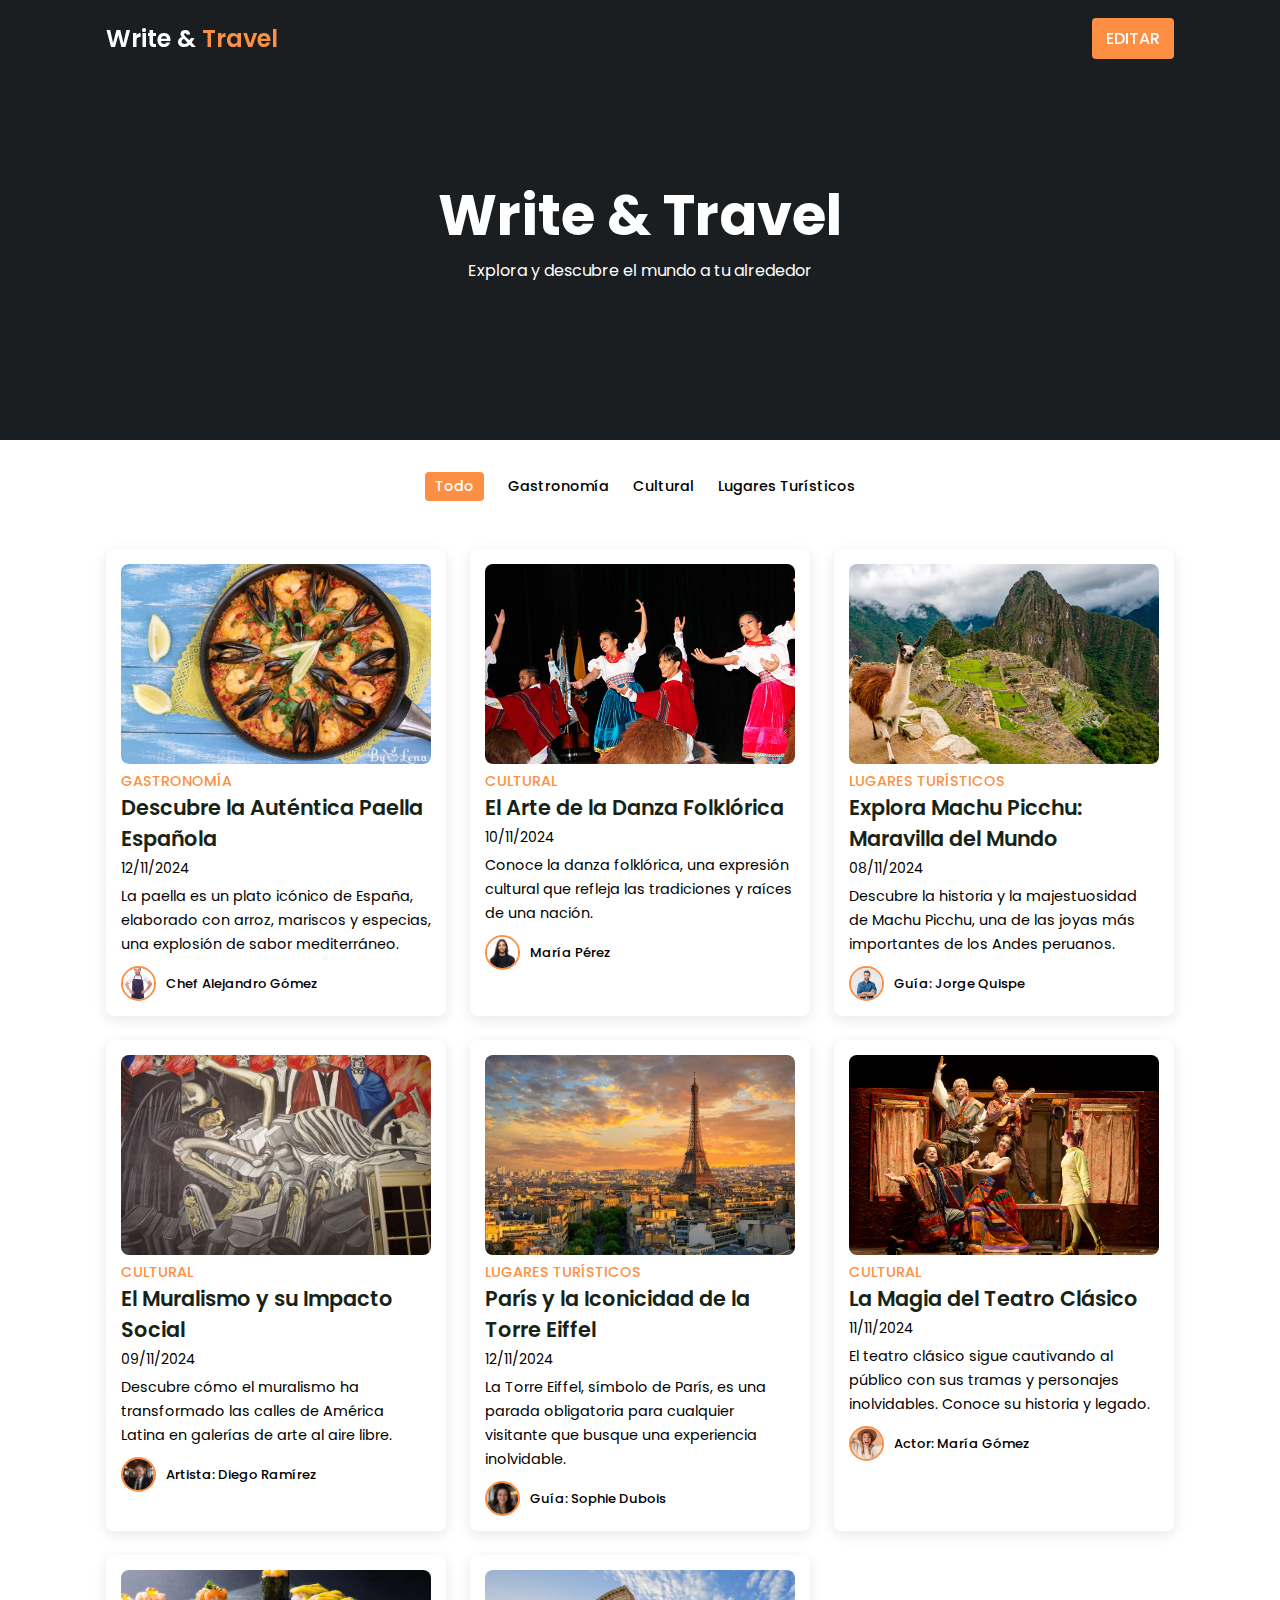
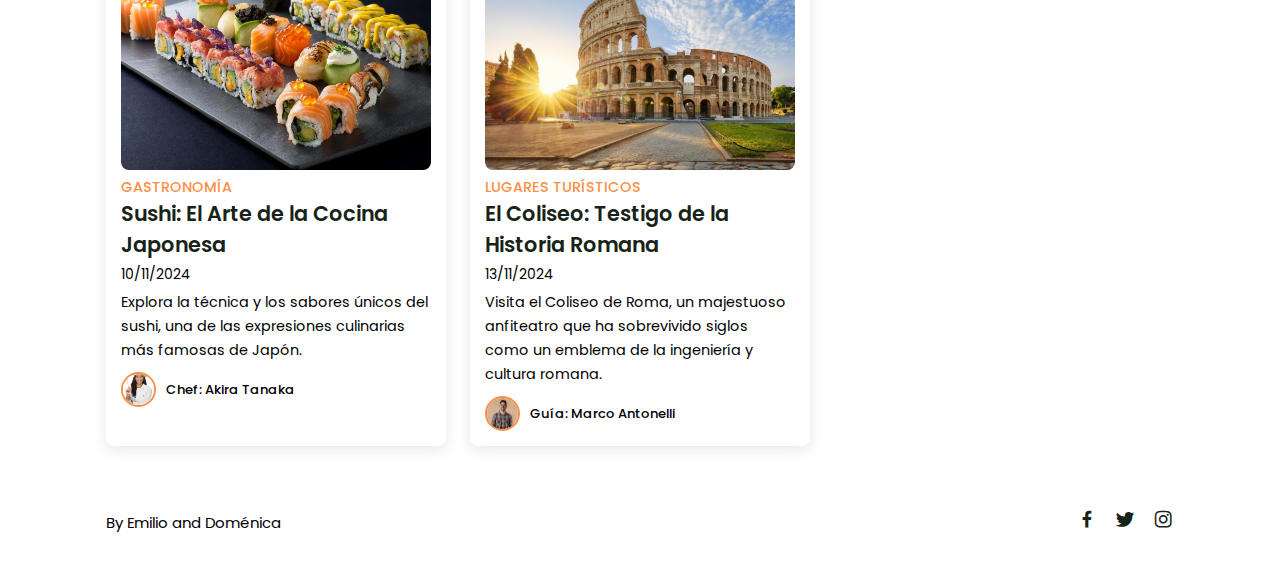
==== index.html @ 356e9a16 "Arreglo en el link de css en index.html" ====
<!DOCTYPE html>
<html lang="en">
  <head>
    <meta charset="UTF-8" />
    <meta name="viewport" content="width=device-width, initial-scale=1.0" />
    <title>Write & Travel</title>
    <link rel="stylesheet" href="assets/css/landing.css" />
    <link href="https://unpkg.com/boxicons@2.1.4/css/boxicons.min.css" rel="stylesheet"/>
  </head>
  <body>
    <header>
      <div class="nav container">
        <a href="#" class="logo">Write &<span> Travel</span></a>
        <a href="admin.html" class="login">Editar</a>
      </div>
    </header>

    <section class="home" id="home">
      <div class="home-text container">
        <h2 class="home-title">Write & Travel</h2>
        <span class="home-subtitle"
          >Explora y descubre el mundo a tu alrededor</span
        >
      </div>
    </section>

    <div class="post-filter container">
      <span class="filter-item active-filter" data-filter="all">Todo</span>
      <span class="filter-item" data-filter="gastronomia">Gastronomía</span>
      <span class="filter-item" data-filter="cultural">Cultural</span>
      <span class="filter-item" data-filter="turismo">Lugares Turísticos</span>
    </div>

    <section class="post container">
      <div class="post-box gastronomia">
        <img src="assets/img/paella.jpg" alt="Paella" class="post-img" />
        <h2 class="category">Gastronomía</h2>
        <a href="Paella.html" class="post-title">Descubre la Auténtica Paella Española</a>
        <span class="post-date">12/11/2024</span>
        <p class="post-description">
          La paella es un plato icónico de España, elaborado con arroz, mariscos
          y especias, una explosión de sabor mediterráneo.
        </p>
        <div class="profile">
          <img src="assets/img/autor2.jpg" alt="Chef" class="profile-img" />
          <span class="profile-name">Chef Alejandro Gómez</span>
        </div>
      </div>

      <div class="post-box cultural">
        <img
          src="assets/img/danzafolklore.jpg"
          alt="Danza Folklórica"
          class="post-img"
        />
        <h2 class="category">Cultural</h2>
        <a href="#" class="post-title">El Arte de la Danza Folklórica</a>
        <span class="post-date">10/11/2024</span>
        <p class="post-description">
          Conoce la danza folklórica, una expresión cultural que refleja las
          tradiciones y raíces de una nación.
        </p>
        <div class="profile">
          <img src="assets/img/autor1.jpg" alt="Dancer" class="profile-img" />
          <span class="profile-name">María Pérez</span>
        </div>
      </div>

      <div class="post-box turismo">
        <img
          src="assets/img/machu-picchu.jpg"
          alt="Machu Picchu"
          class="post-img"
        />
        <h2 class="category">Lugares Turísticos</h2>
        <a href="#" class="post-title">Explora Machu Picchu: Maravilla del Mundo</a>
        <span class="post-date">08/11/2024</span>
        <p class="post-description">
          Descubre la historia y la majestuosidad de Machu Picchu, una de las
          joyas más importantes de los Andes peruanos.
        </p>
        <div class="profile">
          <img src="assets/img/autor3.jpg" alt="Guide" class="profile-img" />
          <span class="profile-name">Guía: Jorge Quispe</span>
        </div>
      </div>

      <div class="post-box cultural">
        <img src="assets/img/muralismo.jpeg" alt="Muralismo" class="post-img" />
        <h2 class="category">Cultural</h2>
        <a href="#" class="post-title">El Muralismo y su Impacto Social</a>
        <span class="post-date">09/11/2024</span>
        <p class="post-description">
          Descubre cómo el muralismo ha transformado las calles de América
          Latina en galerías de arte al aire libre.
        </p>
        <div class="profile">
          <img src="assets/img/autor4.jpg" alt="Artist" class="profile-img" />
          <span class="profile-name">Artista: Diego Ramírez</span>
        </div>
      </div>

      <div class="post-box turismo">
        <img src="assets/img/paris.jpg" alt="Torre Eiffel" class="post-img" />
        <h2 class="category">Lugares Turísticos</h2>
        <a href="#" class="post-title"
          >París y la Iconicidad de la Torre Eiffel</a
        >
        <span class="post-date">12/11/2024</span>
        <p class="post-description">
          La Torre Eiffel, símbolo de París, es una parada obligatoria para
          cualquier visitante que busque una experiencia inolvidable.
        </p>
        <div class="profile">
          <img src="assets/img/autor5.jpg" alt="Guide" class="profile-img" />
          <span class="profile-name">Guía: Sophie Dubois</span>
        </div>
      </div>

      <div class="post-box cultural">
        <img
          src="assets/img/teatro clasico.jpg"
          alt="Teatro Clásico"
          class="post-img"
        />
        <h2 class="category">Cultural</h2>
        <a href="#" class="post-title">La Magia del Teatro Clásico</a>
        <span class="post-date">11/11/2024</span>
        <p class="post-description">
          El teatro clásico sigue cautivando al público con sus tramas y
          personajes inolvidables. Conoce su historia y legado.
        </p>
        <div class="profile">
          <img src="assets/img/autor6.jpeg" alt="Actor" class="profile-img" />
          <span class="profile-name">Actor: María Gómez</span>
        </div>
      </div>

      <div class="post-box gastronomia">
        <img src="assets/img/sushi.jpg" alt="Sushi" class="post-img" />
        <h2 class="category">Gastronomía</h2>
        <a href="#" class="post-title">Sushi: El Arte de la Cocina Japonesa</a>
        <span class="post-date">10/11/2024</span>
        <p class="post-description">
          Explora la técnica y los sabores únicos del sushi, una de las
          expresiones culinarias más famosas de Japón.
        </p>
        <div class="profile">
          <img src="assets/img/autor7.jpg" alt="Chef" class="profile-img" />
          <span class="profile-name">Chef: Akira Tanaka</span>
        </div>
      </div>

      <div class="post-box turismo">
        <img
          src="assets/img/coliseoromano.jpeg"
          alt="Coliseo Romano"
          class="post-img"
        />
        <h2 class="category">Lugares Turísticos</h2>
        <a href="Coliseo.html" class="post-title">El Coliseo: Testigo de la Historia Romana</a>
        <span class="post-date">13/11/2024</span>
        <p class="post-description">
          Visita el Coliseo de Roma, un majestuoso anfiteatro que ha sobrevivido
          siglos como un emblema de la ingeniería y cultura romana.
        </p>
        <div class="profile">
          <img src="assets/img/autor8.jpeg" alt="Guide" class="profile-img" />
          <span class="profile-name">Guía: Marco Antonelli</span>
        </div>
      </div>
    </section>

    <script
      src="https://code.jquery.com/jquery-3.7.1.js"
      integrity="sha256-eKhayi8LEQwp4NKxN+CfCh+3qOVUtJn3QNZ0TciWLP4="
      crossorigin="anonymous"
    ></script>
    <script src="/assets/js/landing.js"></script>

    <div class="footer container">
      <p>By Emilio and Doménica</p>
      <div class="social">
        <a href="#"><i class="bx bxl-facebook"></i></a>
        <a href="#"><i class="bx bxl-twitter"></i></a>
        <a href="#"><i class="bx bxl-instagram"></i></a>
      </div>
    </div>
  </body>
</html>
---- assets/css/landing.css ----
/* Fuentes de Google */
@import url('https://fonts.googleapis.com/css2?family=Poppins:wght@400;500;600;700&display=swap');
*{
    font-family: "Poppins", sans-serif;
    margin: 0;
    padding: 0;
    scroll-behavior: smooth;
    scroll-padding-top: 2rem;
    box-sizing: border-box;
}
/* Variables */
:root{
    --container-color: #1a1e21;
    --second-color: #fd8f44;
    --text-color: #172317;
    --bg-color: #fff;
}

::selection{
    color: var(--bg-color);
    background-color: var(--second-color);
}

a{
    text-decoration: none;
}

li{
    list-style: none;
}

img{
    width: 100%;
}

section{
    padding: 3rem 0 2rem;
}

.container{
    max-width: 1068px;
    margin: auto;
    width: 100%;
}

/* Header */
header{
    position: fixed;
    top: 0;
    left: 0;
    width: 100%;
    z-index: 200;
}

header.shadow{
    background: var(--bg-color);
    box-shadow: 0 1px 4px hsl(0 4% 14% / 10%);
    transition: 0.4s;
}

header.shadow .logo{
    color: var(--text-color);
}

.nav{
    display: flex;
    align-items: center;
    justify-content: space-between;
    padding: 18px 0;
}

.logo{
    font-size: 1.5rem;
    font-weight: 600;
    color: var(--bg-color);
}

.logo span{
    color: var(--second-color);
}

.login{
    padding: 8px 14px;
    text-transform: uppercase;
    font-weight: 500;
    border-radius: 4px;
    background: var(--second-color);
    color: var(--bg-color);
}

.login:hover{
    background: hsl(24, 98%, 58%);
    transition: 0.3s;
}

/* Home */
.home{
    width: 100%;
    min-height: 440px;
    background: var(--container-color);
    display: grid;
    justify-content: center;
    align-items: center;
}
.home-text{
    color: var(--bg-color);
    text-align: center;
}

.home-title{
    font-size: 3.5rem;
}

.home-subtitle{
    font-size: 1rem;
    font-weight: 400;
}

/* Publicaciones Top */
.post-filter{
    display: flex;
    justify-content: center;
    align-items: center;
    column-gap: 1.5rem;
    margin-top: 2rem !important;
}

.filter-item{
    font-size: 0.9rem;
    font-weight: 500;
    cursor: pointer;
}

.active-filter{
    background: var(--second-color);
    color: var(--bg-color);
    padding: 4px 10px;
    border-radius: 4px;
}

/* Publicaciones */
.post{
    display: grid;
    grid-template-columns: repeat(auto-fit, minmax(280px, auto));
    justify-content: center;
    gap: 1.5rem;
}

.post-box{
    background: var(--bg-color);
    box-shadow: 0 4px 14px hsl(355deg 25% 15% / 10%);
    padding: 15px;
    border-radius: 0.5rem;
}

.post-img{
    width: 100%;
    height: 200px;
    object-fit: cover;
    object-position: center;
    border-radius: 0.5rem;
}

.category{
    font-size:0.9rem;
    font-weight: 500;
    text-transform: uppercase;
    color: var(--second-color);
}

.post-title{
    font-size: 1.3rem;
    font-weight: 600;
    color: var(--text-color);
    display: -webkit-box;
    /* Para acomodar el titulo en 2 líneas */
    -webkit-line-clamp: 2;
    -webkit-box-orient: vertical;
    overflow: hidden;
}

.post-date{
    display: flex;
    font-size: 0.875rem;
    text-transform: uppercase;
    font-weight: 400;
    margin-top: 4px;
}

.post-description{
    font-size:0.9rem;
    line-height: 1.5rem;
    margin: 5px 0 10px;
    /* Para acomodar el texto en 3 líneas */
    -webkit-line-clamp: 3;
    -webkit-box-orient: vertical;
    overflow: hidden;
}

.profile{
    display: flex;
    align-items: center;
    gap: 10px;
}

.profile-img{
    width: 35px;
    height: 35px;
    border-radius: 50%;
    object-fit: cover;
    object-position: center;
    border: 2px solid var(--second-color);
}

.profile-name{
    font-size: 0.82rem;
    font-weight: 500;
}

.footer{
    display: flex;
    justify-content: space-between;
    align-items: center;
    padding: 30px 0;
}

.footer p{
    font-size: 0.938rem;
}

.social{
    display: flex;
    align-items: center;
    column-gap: 1rem;
}

.social .bx{
    font-size: 1.4rem;
    color: var(--text-color);
}

.social .bx:hover{
    color: var(--second-color);
    transition: 0.3s all linear;
}

.post-header{
    width: 100%;
    height: 500px;
    background: var(--container-color);
}

.post-container{
    max-width: 800px;
    margin: auto;
    width: 100%;
}

.header-content{
    display: flex;
    flex-direction: column;
    align-items: center;
    margin-top: 4rem !important;
}

.back-home{
    color: var(--second-color);
    font-size: 0.9rem;
}

.header-title{
    width: 90%;
    font-size: 2.6rem;
    color: var(--bg-color);
    text-align: center;
    margin-bottom: 1rem;
}

.header-img{
    width: 100%;
    height: 420px;
    object-fit: cover;
    object-position: center;
}

.post-content{
    margin-top: 10rem !important;
}

.sub-heading{
    font-size: 1.2rem;
}

.post-text{
    font-size: 1rem;
    line-height: 1.7rem;
    margin: 1rem 0;
    text-align: justify;
}

.share{
    display: flex;
    flex-direction: column;
    align-items: center;
    row-gap: 1rem;
}

.share-title{
    font-size: 1.1rem;
}

/* Responsive */
@media(max-width: 1060px){
    .container{
        margin: 0 auto;
        width: 95%;
    }

    .home-text{
        width: 100%;
    }
}

@media(max-width: 800px){
    .nav{
        padding: 14px 0;
    }

    .post-container{
        margin: 0 auto;
        width: 95%;
    }
}


@media(max-width: 768px){
    .nav{
        padding: 10px 0;
    }

    section{
        padding: 2rem 0;
    }

    .header-content{
        margin-top: 3rem !important;
    }

    .home{
        min-height: 380px;
    }

    .home-title{
        font-size: 3rem;
    }

    .header-title{
        font-size: 2rem;
    }

    .header-img{
        height: 370px;
    }

    .post-header{
        height: 435px;
    }

    .post-content{
        margin-top: 9rem !important;
    }
}

@media (max-width: 570px){
    .post-header{
        height: 390px;
    }

    .header-title{
        width: 100%;
    }

    .header-img{
        height: 340px;
    }

    .footer{
        flex-direction: column;
        row-gap: 1rem;
        padding: 20px 0;
        text-align: center;
    }
}

@media (max-width: 396px){
    .home-title{
        font-size: 2rem;
    }

    .home-subtitle{
        font-size: 0.9rem;
    }

    .home{
        min-height: 300px;
    }

    .post-box{
        padding: 10px;
    }

    .header-title{
        font-size: 1.4rem;
    }

    .header-img{
        height: 240px;
    }

    .post-header{
        height: 335px;
    }

    .post-content{
        margin-top: 5rem !important;
    }

    .post-text{
        font-size: 0.875rem;
        line-height: 1.5rem;
        margin: 10px 0;
    }
}
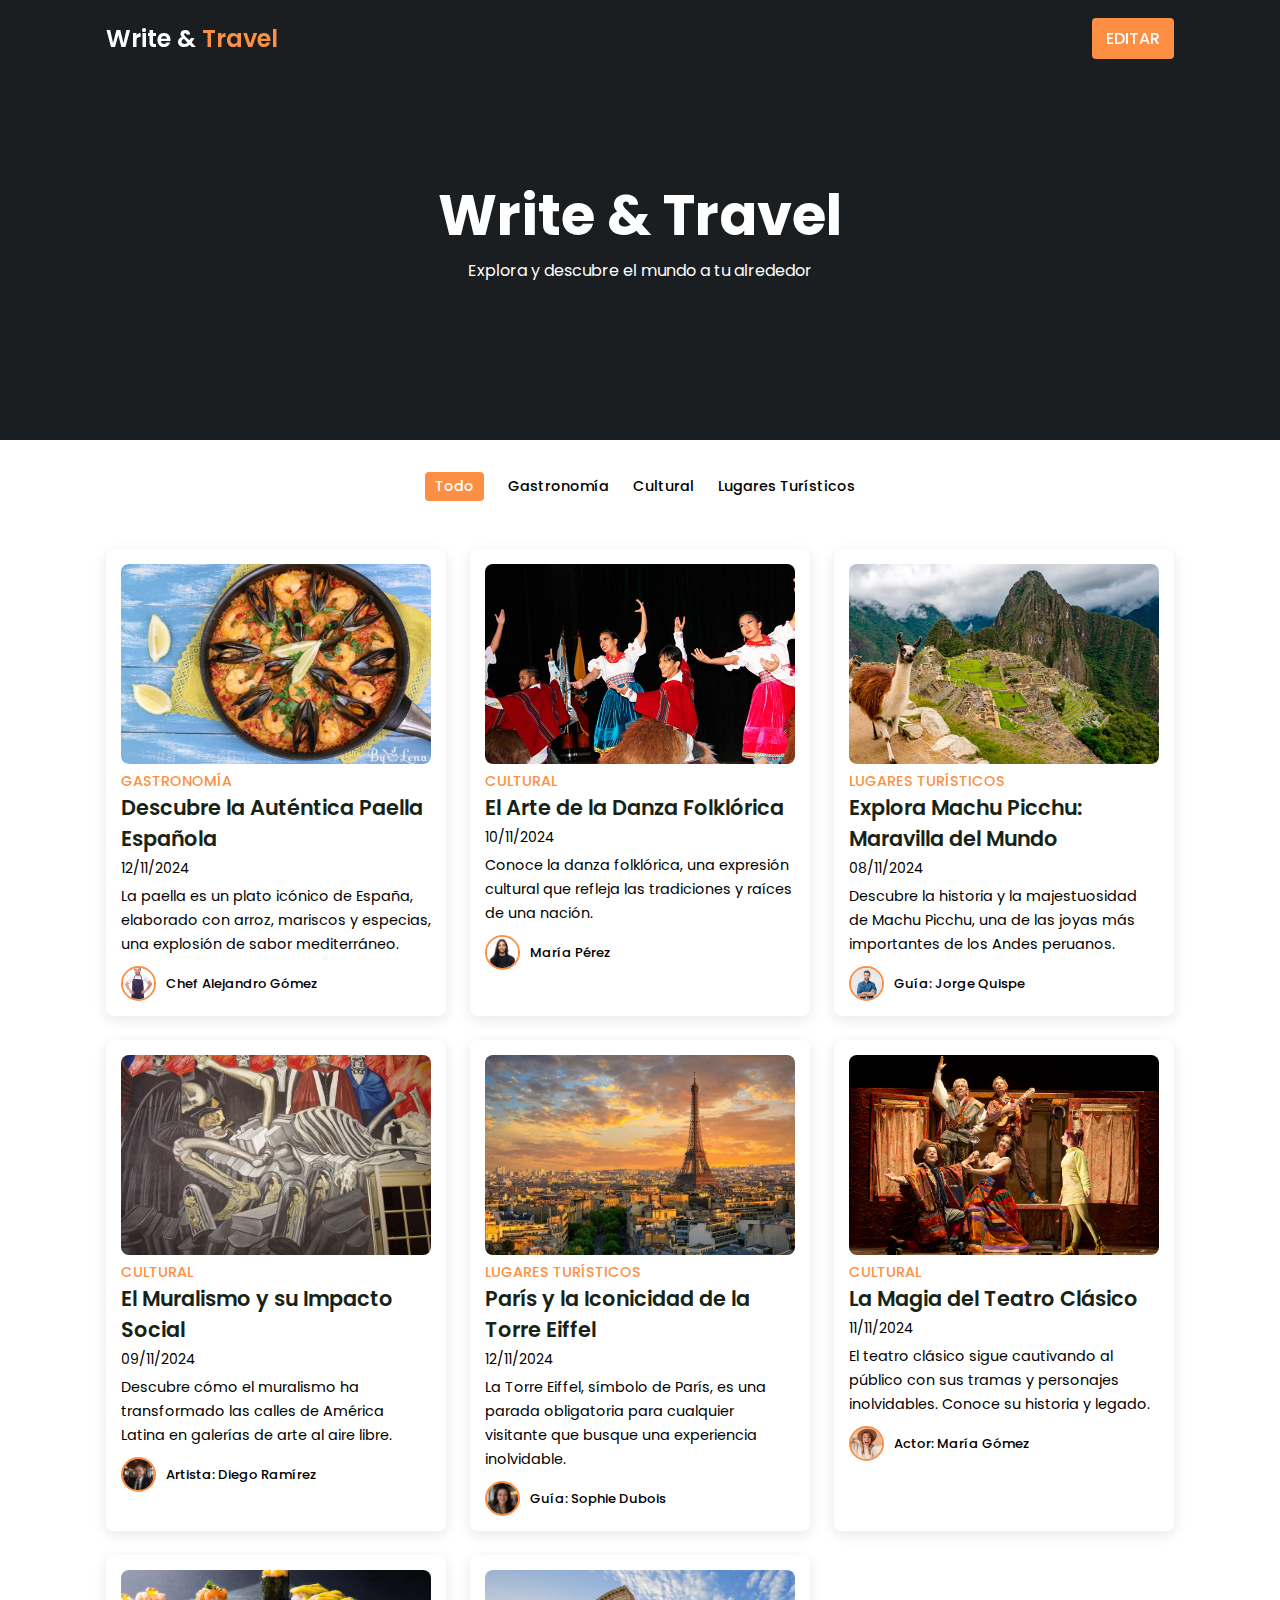
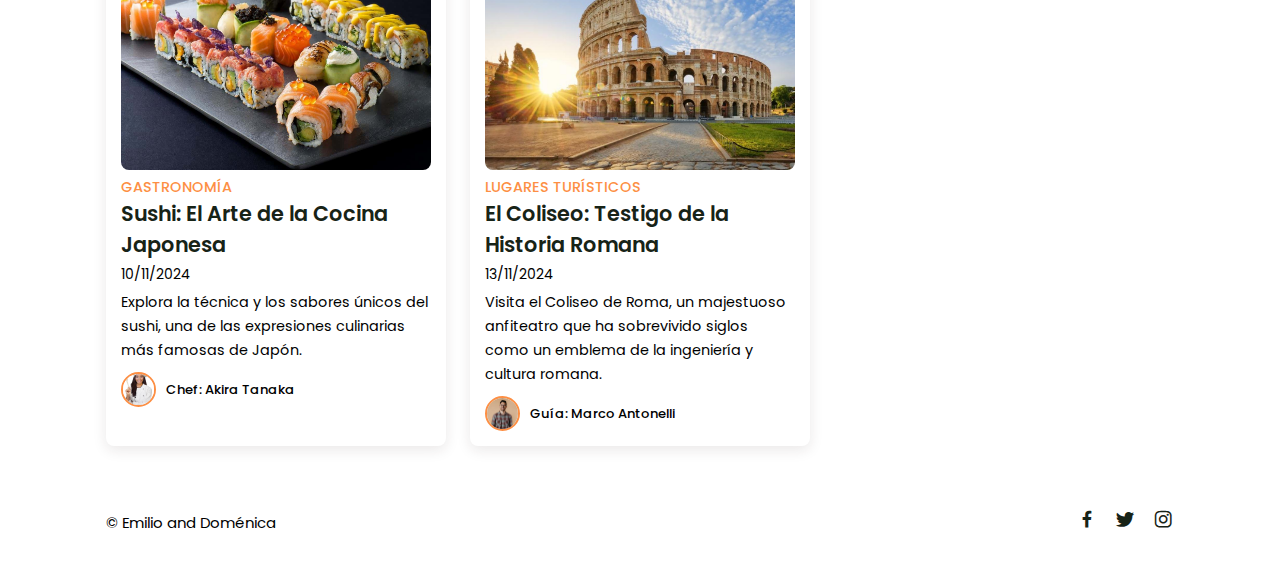
==== commit 5883f06b: "Modificación de estilos de Login y links." ====
--- a/index.html
+++ b/index.html
@@ -10,7 +10,7 @@
   <body>
     <header>
       <div class="nav container">
-        <a href="#" class="logo">Write &<span> Travel</span></a>
+        <a href="index.html" class="logo">Write &<span> Travel</span></a>
         <a href="admin.html" class="login">Editar</a>
       </div>
     </header>
@@ -176,10 +176,10 @@
       integrity="sha256-eKhayi8LEQwp4NKxN+CfCh+3qOVUtJn3QNZ0TciWLP4="
       crossorigin="anonymous"
     ></script>
-    <script src="/assets/js/landing.js"></script>
+    <script src="assets/js/landing.js"></script>
 
     <div class="footer container">
-      <p>By Emilio and Doménica</p>
+      <p>© Emilio and Doménica</p>
       <div class="social">
         <a href="#"><i class="bx bxl-facebook"></i></a>
         <a href="#"><i class="bx bxl-twitter"></i></a>
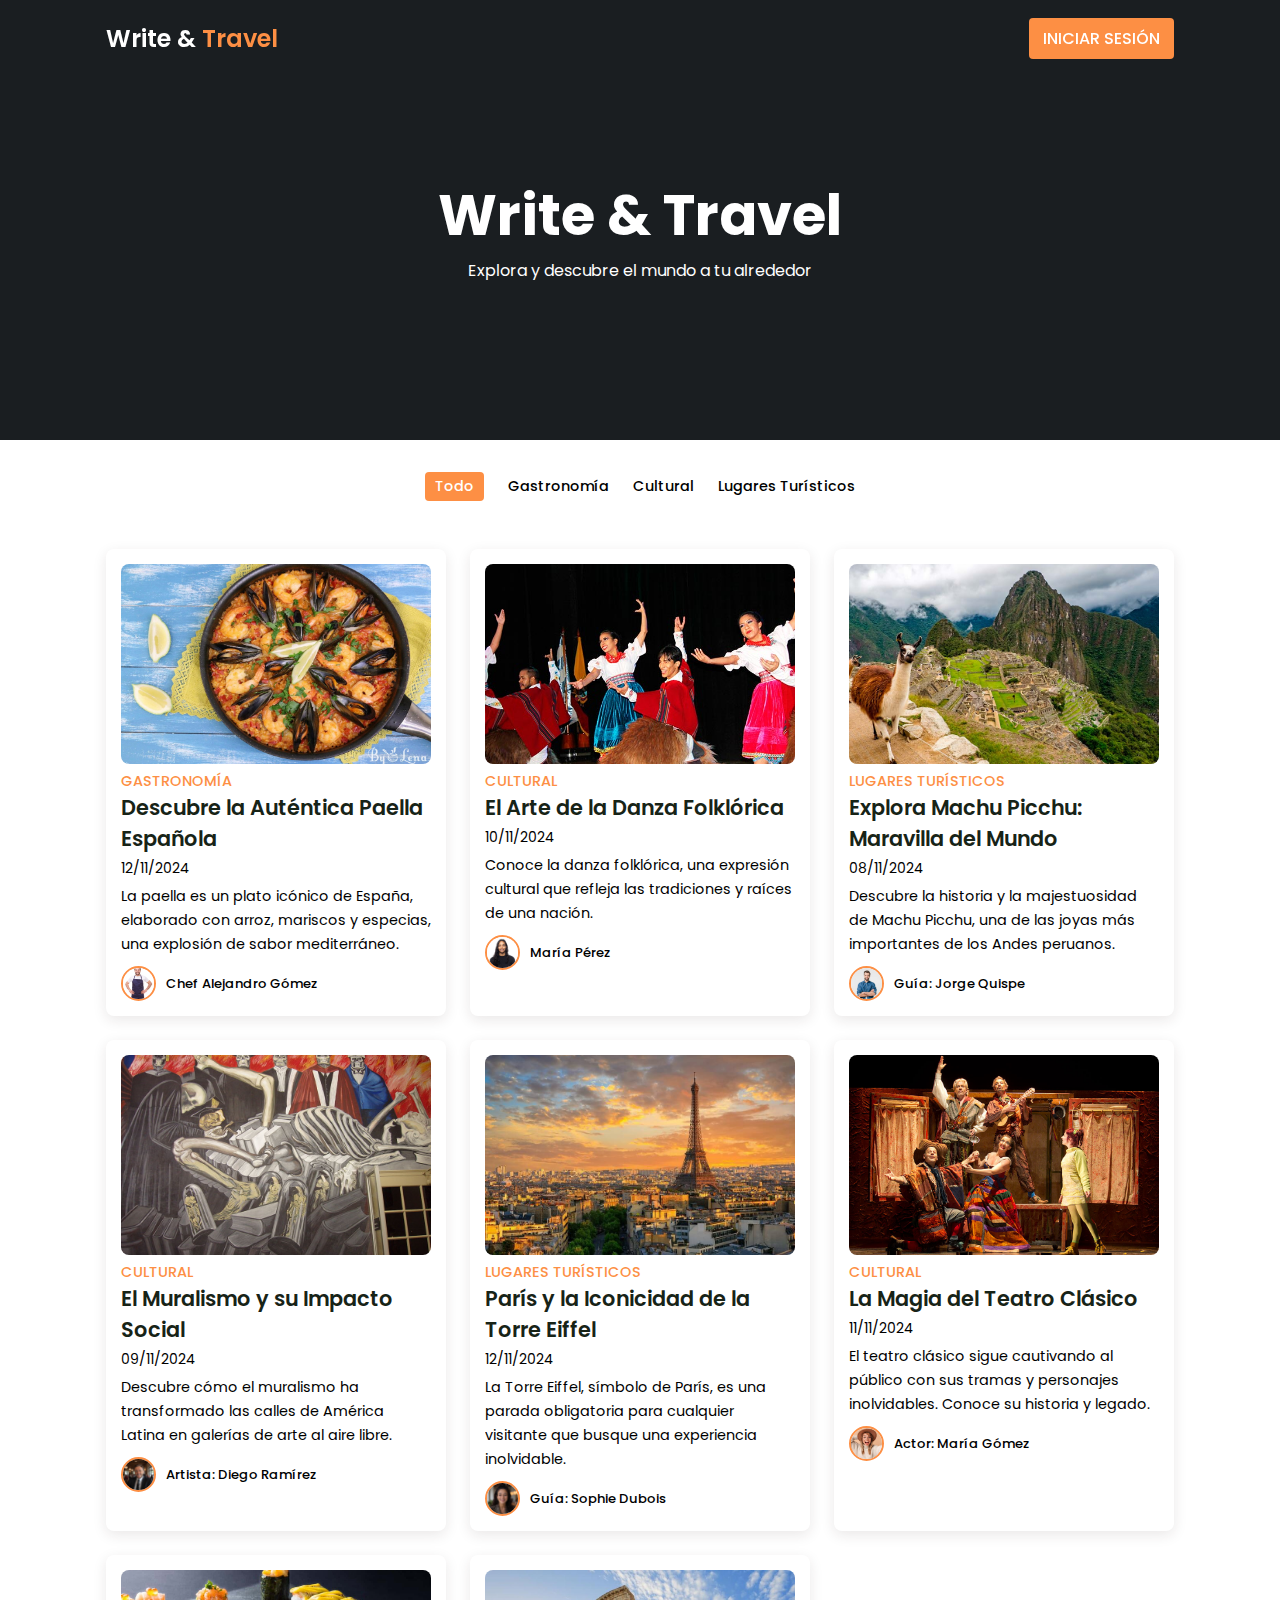
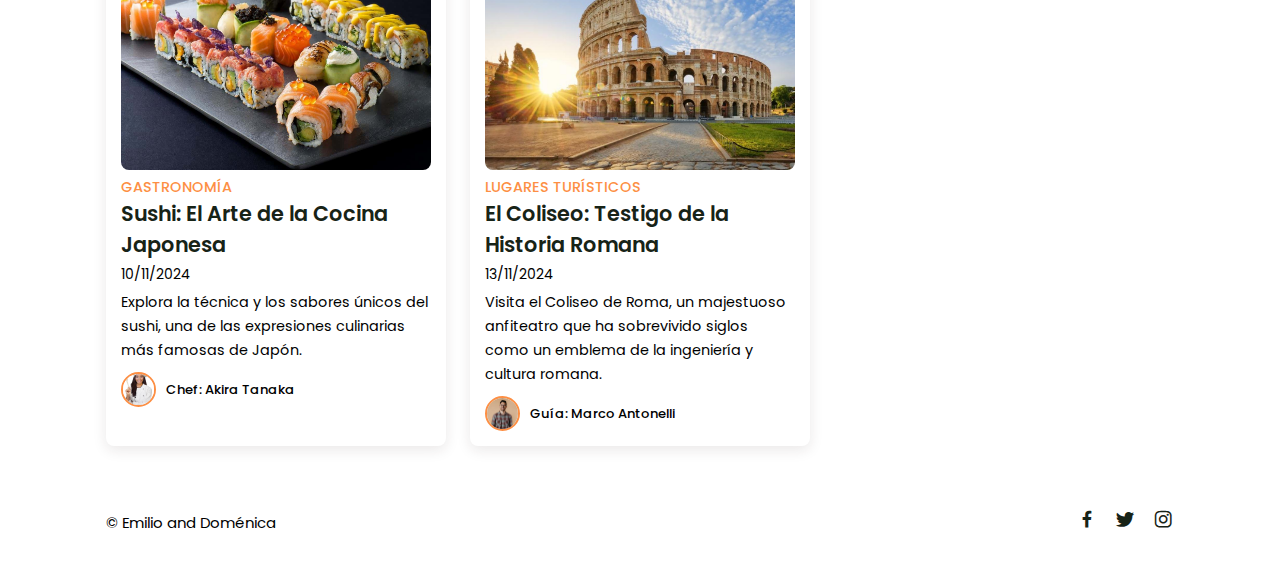
==== commit 3b6ce8a7: "Cambio de link al que lleva al iniciar sesión y cambio de link que lleva al dar click al botón de la" ====
--- a/index.html
+++ b/index.html
@@ -11,7 +11,7 @@
     <header>
       <div class="nav container">
         <a href="index.html" class="logo">Write &<span> Travel</span></a>
-        <a href="admin.html" class="login">Editar</a>
+        <a href="login.html" class="login">Iniciar Sesión</a>
       </div>
     </header>
 
@@ -54,7 +54,7 @@
           class="post-img"
         />
         <h2 class="category">Cultural</h2>
-        <a href="#" class="post-title">El Arte de la Danza Folklórica</a>
+        <a href="Folklore.html" class="post-title">El Arte de la Danza Folklórica</a>
         <span class="post-date">10/11/2024</span>
         <p class="post-description">
           Conoce la danza folklórica, una expresión cultural que refleja las
@@ -73,7 +73,7 @@
           class="post-img"
         />
         <h2 class="category">Lugares Turísticos</h2>
-        <a href="#" class="post-title">Explora Machu Picchu: Maravilla del Mundo</a>
+        <a href="MachuPicchu.html" class="post-title">Explora Machu Picchu: Maravilla del Mundo</a>
         <span class="post-date">08/11/2024</span>
         <p class="post-description">
           Descubre la historia y la majestuosidad de Machu Picchu, una de las
@@ -88,7 +88,7 @@
       <div class="post-box cultural">
         <img src="assets/img/muralismo.jpeg" alt="Muralismo" class="post-img" />
         <h2 class="category">Cultural</h2>
-        <a href="#" class="post-title">El Muralismo y su Impacto Social</a>
+        <a href="Muralismo.html" class="post-title">El Muralismo y su Impacto Social</a>
         <span class="post-date">09/11/2024</span>
         <p class="post-description">
           Descubre cómo el muralismo ha transformado las calles de América
@@ -103,7 +103,7 @@
       <div class="post-box turismo">
         <img src="assets/img/paris.jpg" alt="Torre Eiffel" class="post-img" />
         <h2 class="category">Lugares Turísticos</h2>
-        <a href="#" class="post-title"
+        <a href="Eiffel.html" class="post-title"
           >París y la Iconicidad de la Torre Eiffel</a
         >
         <span class="post-date">12/11/2024</span>
@@ -124,7 +124,7 @@
           class="post-img"
         />
         <h2 class="category">Cultural</h2>
-        <a href="#" class="post-title">La Magia del Teatro Clásico</a>
+        <a href="TeatroClasico.html" class="post-title">La Magia del Teatro Clásico</a>
         <span class="post-date">11/11/2024</span>
         <p class="post-description">
           El teatro clásico sigue cautivando al público con sus tramas y
@@ -139,7 +139,7 @@
       <div class="post-box gastronomia">
         <img src="assets/img/sushi.jpg" alt="Sushi" class="post-img" />
         <h2 class="category">Gastronomía</h2>
-        <a href="#" class="post-title">Sushi: El Arte de la Cocina Japonesa</a>
+        <a href="Sushi.html" class="post-title">Sushi: El Arte de la Cocina Japonesa</a>
         <span class="post-date">10/11/2024</span>
         <p class="post-description">
           Explora la técnica y los sabores únicos del sushi, una de las
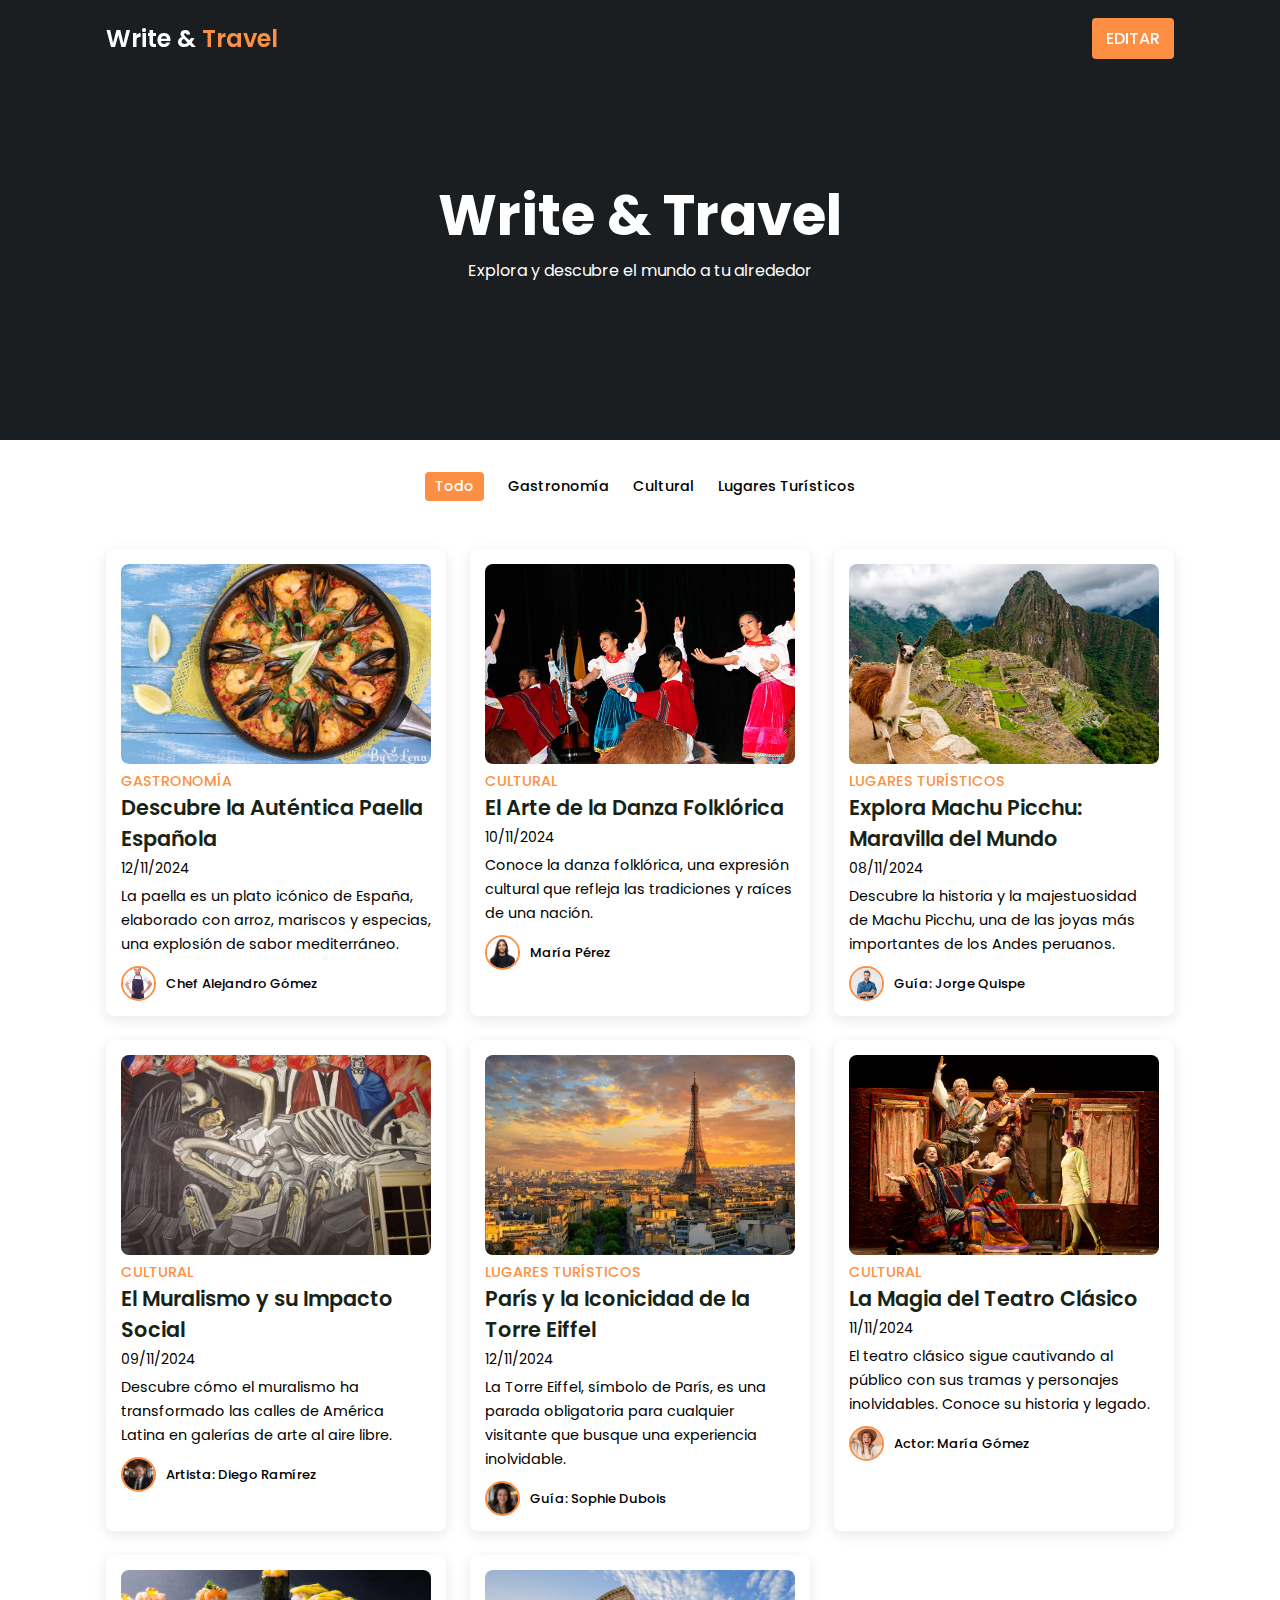
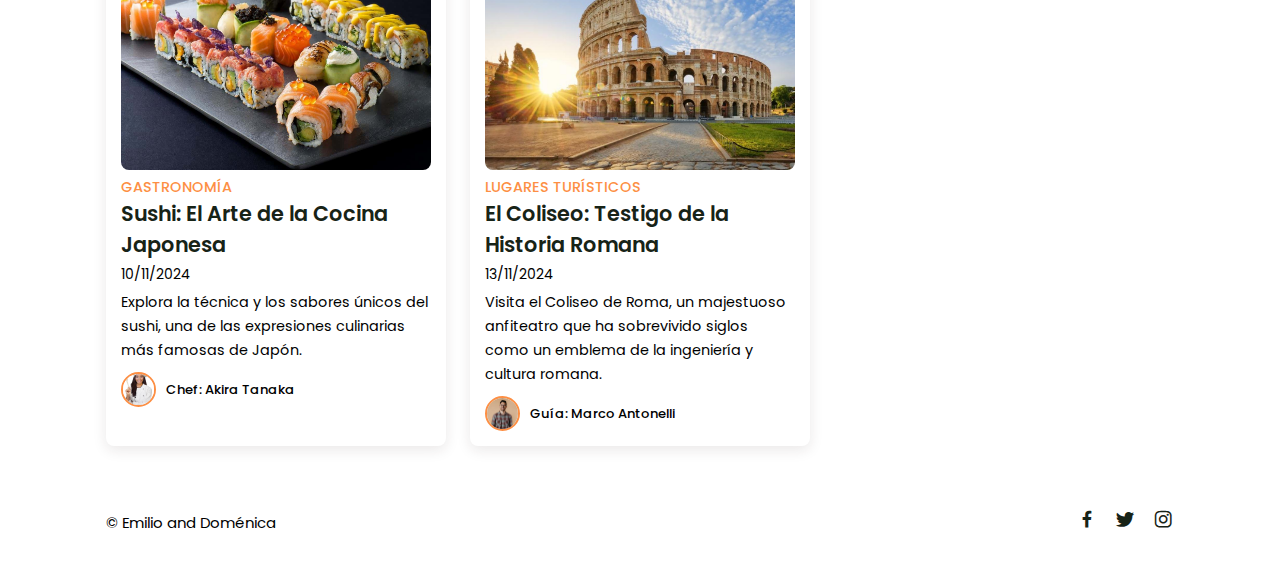
==== commit d2f81f0f: "index.html" ====
--- a/index.html
+++ b/index.html
@@ -6,12 +6,13 @@
     <title>Write & Travel</title>
     <link rel="stylesheet" href="assets/css/landing.css" />
     <link href="https://unpkg.com/boxicons@2.1.4/css/boxicons.min.css" rel="stylesheet"/>
+    <link rel="icon" href="assets/img/Logo.ico" type="image/x-icon">
   </head>
   <body>
     <header>
       <div class="nav container">
         <a href="index.html" class="logo">Write &<span> Travel</span></a>
-        <a href="login.html" class="login">Iniciar Sesión</a>
+        <a href="admin.html" class="login">Editar</a>
       </div>
     </header>
 
